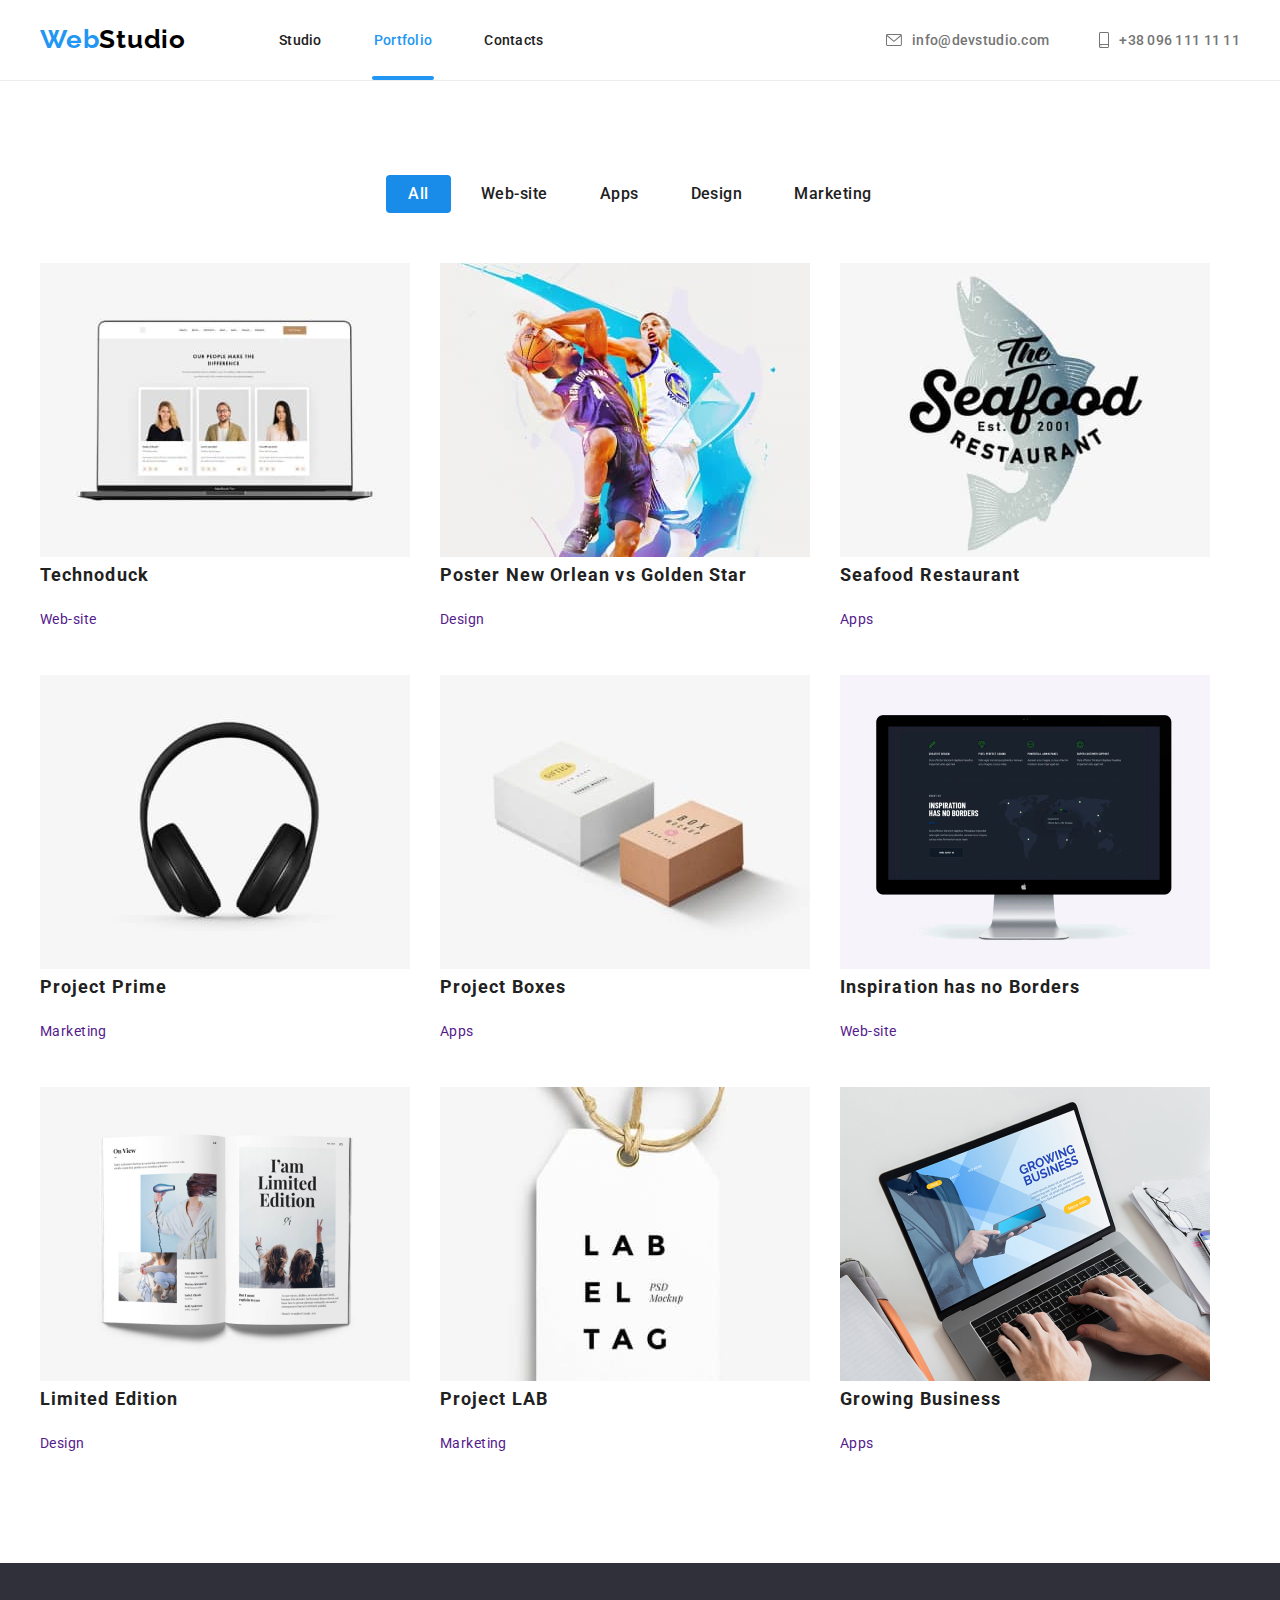
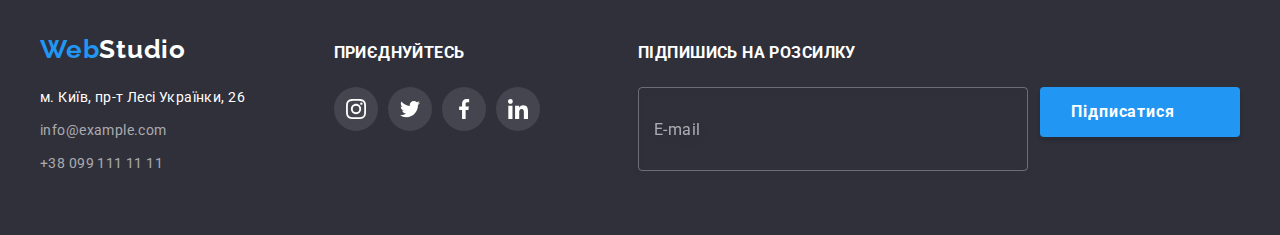
==== portfolio.html @ 7002e33b "дз-7" ====
<!DOCTYPE html>
<html lang="en">
  <head>
    <meta charset="UTF-8" />
    <meta http-equiv="X-UA-Compatible" content="IE=edge" />
    <meta name="viewport" content="width=device-width, initial-scale=1.0" />
    <title>Portfolio</title>

    <link
      rel="stylesheet"
      href="https://cdnjs.cloudflare.com/ajax/libs/modern-normalize/1.1.0/modern-normalize.min.css"
      integrity="sha512-wpPYUAdjBVSE4KJnH1VR1HeZfpl1ub8YT/NKx4PuQ5NmX2tKuGu6U/JRp5y+Y8XG2tV+wKQpNHVUX03MfMFn9Q=="
      crossorigin="anonymous"
      referrerpolicy="no-referrer"
    />

    <link rel="preconnect" href="https://fonts.googleapis.com" />
    <link rel="preconnect" href="https://fonts.gstatic.com" crossorigin />
    <link
      href="https://fonts.googleapis.com/css2?family=Raleway:wght@700&family=Roboto:wght@400;500;700;900&display=swap"
      rel="stylesheet"
    />
    <link rel="stylesheet" href="./css/normalize.css" />
    <!--<link rel="stylesheet" href="./css/style.css" />-->
    <link rel="stylesheet" href="./css/main.min.css" />
  </head>

  <body>
    <!--шапка сайта-->
    <header class="page-header">
      <div class="container">
        <nav class="page-nav">
          <a href="./index.html" class="link header-logo logo"
            ><span class="web">Web</span>Studio
          </a>
          <ul class="nav list">
            <li class="nav-item"><a href="./index.html" class="link nav-link">Studio</a></li>
            <li>
              <a href="./portfolio.html" class="link nav-link current"
                >Portfolio
                </a
              >
            </li>
            <li class="nav-item"><a href="" class="link nav-link">Contacts</a></li>
          </ul>
        </nav>

        <!--наші контакти-->

        <ul class="contact list">
          <li class="contact-item" >
           
            <a href="mailto:info@devstudio.com" class="link contact-link"
              ><svg class="header-icon" width="16" height="12">
                <use href="./images/icons.svg#icon-envelope"></use>
              </svg>
              info@devstudio.com
            </a>
          </li>
          <li class="contact-item">
           
            <a href="tel:+380961111111" class="link contact-link"
              ><svg class="header-icon" width="10" height="16">
                <use href="./images/icons.svg#icon-smartphone"></use>
              </svg>
              +38 096 111 11 11
            </a>
          </li>
        </ul>
      </div>
    </header>
    <main>
      <!--Portfolio-->
       <section class="section">
          <div class="container">
            <h1 class="visually-hidden">Portfolio</h1>
           <!--Filter-button-->
            <ul class="filter list">
             <li>
              <button class="button filter-button current" type="button">All</button>
              </li>
              <li>
              <button class="button filter-button" type="button">Web-site</button>
              </li>
              <li>
              <button class="button filter-button" type="button">Apps</button>
              </li>
              <li>
              <button class="button filter-button" type="button">Design</button>
              </li>
              <li>
              <button class="button filter-button" type="button">Marketing</button>
              </li>
            </ul>
           <!--Cards-->
             <ul class="cards list">
               <li class="cards-item">
                 <a href="" class="cards-link link" >
                   <div class="cards-wrap">
                     <img
                     src="./images/port1.jpg"
                      alt="ноутбук"
                     width="370"
                     height="294"
                     />
                     <p class="cards-top-text">
                      Ресурс пропонує комплексні пропозиції з різним рівнем функціоналу та сервісів. Все це дозволить відвідувачу отримати
                      вичерпні відомості про компанію чи приватну особу.
                      </p>
                    </div>
                  <div class="card-foto">
                   <h2 class="cards-title">Technoduck</h2>
                   <p class="card-text">Web-site</p>
                   </div>
                 </a>
               </li>
               <li class="cards-item">
                 <a href="" class="cards-link link">
                  <div class="cards-wrap">
                   <img
                   src="./images/port2.jpg"
                   alt="баскетбол"
                   width="370"
                   height="294"
                   />
                  <p class="cards-top-text">
                    Ресурс пропонує комплексні пропозиції з різним рівнем функціоналу та сервісів. Все це дозволить відвідувачу отримати
                    вичерпні відомості про компанію чи приватну особу.
                  </p>
                  </div>
                   <div class="card-foto">
                   <h2 class="cards-title">Poster New Orlean vs Golden Star</h2>
                   <p class="card-text">Design</p>
                   </div>
                  </a>
               </li>
               <li class="cards-item">
                  <a href="" class="cards-link link">
                    <div class="cards-wrap">
                    <img
                   src="./images/port3.jpg"
                   alt="борд"
                    width="370"
                    height="294"
                   />
                  <p class="cards-top-text">
                    Ресурс пропонує комплексні пропозиції з різним рівнем функціоналу та сервісів. Все це дозволить відвідувачу отримати
                    вичерпні відомості про компанію чи приватну особу.
                  </p>
                  </div>
                   <div class="card-foto">
                   <h2 class="cards-title">Seafood Restaurant</h2>
                   <p class="card-text">Apps</p>
                   </div>
                 </a>
               </li>
               <li class="cards-item">
                 <a href="" class="cards-link link"
                 >
                <div class="cards-wrap">
                 <img
                 src="./images/port4.jpg"
                 alt="навушники"
                 width="370" 
                 height="294"
                 />
                <p class="cards-top-text">
                  Ресурс пропонує комплексні пропозиції з різним рівнем функціоналу та сервісів. Все це дозволить відвідувачу отримати
                  вичерпні відомості про компанію чи приватну особу.
                </p>
                </div>
                 <div class="card-foto">
                 <h2 class="cards-title">Project Prime</h2>
                 <p class="card-text">Marketing</p>
                 </div>
                 </a>
               </li>
               <li class="cards-item">
                 <a href="" class="cards-link link"
                 >
                <div class="cards-wrap">
                 <img
                 src="./images/port5.jpg"
                 alt="коробки"
                 width="370"
                 height="294"
                 />
                <p class="cards-top-text">
                  Ресурс пропонує комплексні пропозиції з різним рівнем функціоналу та сервісів. Все це дозволить відвідувачу отримати
                  вичерпні відомості про компанію чи приватну особу.
                </p>
                </div>
                 <div class="card-foto">
                 <h2 class="cards-title">Project Boxes</h2>
                 <p class="card-text">Apps</p>
                 </div>
                 </a>
              </li>
              <li class="cards-item">
                 <a href="" class="cards-link link"
                 >
                <div class="cards-wrap">
                 <img
                 src="./images/port6.jpg"
                 alt="монітор"
                 width="370"
                 height="294"
                 />
                <p class="cards-top-text">
                  Ресурс пропонує комплексні пропозиції з різним рівнем функціоналу та сервісів. Все це дозволить відвідувачу отримати
                  вичерпні відомості про компанію чи приватну особу.
                </p>
                </div>
                 <div class="card-foto">
                 <h2 class="cards-title">Inspiration has no Borders</h2>
                 <p class="card-text">Web-site</p>
                 </div>
                </a>
              </li>
              <li class="cards-item">
                 <a href="" class="cards-link link"
                  >
                  <div class="cards-wrap">
                  <img
                  src="./images/port7.jpg"
                 alt="книга"
                 width="370"
                 height="294"
                 />
                <p class="cards-top-text">
                  Ресурс пропонує комплексні пропозиції з різним рівнем функціоналу та сервісів. Все це дозволить відвідувачу отримати
                  вичерпні відомості про компанію чи приватну особу.
                </p>
                </div>
                 <div class="card-foto">
                 <h2 class="cards-title">Limited Edition</h2>
                 <p class="card-text">Design</p>
                 </div>
                 </a>
              </li>
              <li class="cards-item">
                <a href="" class="cards-link link"
                 >
                <div class="cards-wrap">
                 <img
                 src="./images/port8.jpg"
                 alt="мітка"
                 width="370"
                 height="294"
                 />
                <p class="cards-top-text">
                  Ресурс пропонує комплексні пропозиції з різним рівнем функціоналу та сервісів. Все це дозволить відвідувачу отримати
                  вичерпні відомості про компанію чи приватну особу.
                </p>
                </div>
                <div class="card-foto">
                <h2 class="cards-title">Project LAB</h2>
                <p class="card-text">Marketing</p>
                </div>
                </a>
              </li>
              <li class="cards-item">
               <a href="" class="cards-link link"
                >
                <div class="cards-wrap">
                <img
                src="./images/port9.jpg"
                alt="ноутбук і руки"
                width="370"
                height="294"
                />
                <p class="cards-top-text">
                  Ресурс пропонує комплексні пропозиції з різним рівнем функціоналу та сервісів. Все це дозволить відвідувачу отримати
                  вичерпні відомості про компанію чи приватну особу.
                </p>
                </div>
               <div class="card-foto">
               <h2 class="cards-title">Growing Business</h2>
               <p class="card-text">Apps</p>
               </div>
               </a>
             </li>
           </ul>
         </div>
      </section>
    </main>

    <!--footer-->
<footer class="footer">
  <div class="container">
    <div class="footer-adres">
      <a href="./index.html" class="link footer-logo logo"><span class="web">Web</span><span
          class="studio">Studio</span></a>

      <address class="adres">

        <ul class="list">
          <li class="adres-link">
            <a href="https://goo.gl/maps/yUVeJcE8cnbFfDTF8" target="_blank" rel="noopener noreferrer" class="text">м.
              Київ, пр-т Лесі Українки, 26</a>
          </li>
          <li class="adres-link">
            <a href="mailto:info@example.com" class="link adres-mail">info@example.com</a>
          </li>
          <li class="adres-link">
            <a href="tel:+380991111111" class="link adres-tel">+38 099 111 11 11</a>
          </li>
        </ul>
      </address>
    </div>
    <div class="footer-content">
      <h3 class="title footer-title">приєднуйтесь</h3>
      <ul class="footer-soc list">
        <li class="footer-soc-item">
          <a href="" class="footer-soc-link link">
            <svg class="footer-soc-icon" width="20" height="20">
              <use href="./images/icons.svg#icon-instagram"></use>
            </svg>
          </a>
        </li>
        <li class="footer-soc-item">
          <a href="" class="footer-soc-link link">
            <svg class="footer-soc-icon" width="20" height="20">
              <use href="./images/icons.svg#icon-twitter"></use>
            </svg>
          </a>
        </li>
        <li class="footer-soc-item">
          <a href="" class="footer-soc-link link">
            <svg class="footer-soc-icon" width="20" height="20">
              <use href="./images/icons.svg#icon-facebook"></use>
            </svg>
          </a>
        </li>
        <li class="footer-soc-item">
          <a href="" class="footer-soc-link link">
            <svg class="footer-soc-icon" width="20" height="20">
              <use href="./images/icons.svg#icon-linkedin"></use>
            </svg>
          </a>
        </li>
      </ul>
    </div>
    <div class="footer-online">
      <h3 class="title footer-title">підпишись на розсилку</h3>
      <form class="footer-form">
        <input type="email" class="online-input" name="online-email" placeholder="E-mail">
        <div class="footer-btn">
          <button type="submit" class="button online-button">Підписатися</button>
          <svg class="footer-send-icon" width="24" height="24">
            <use href="./images/icons.svg#icon-send"></use>
          </svg>
        </div>
    
      </form>
    </div>
  </div>
</footer>
  </body>
</html>
---- css/style.css ----
/*:root {
--main-light-color: #ffffff;
/
--main-font-color: #757575;
--secondory-font-color: #212121;
--accent-color: #2196f3;
--secondary-accent-color: #188ce8;
--logo-color: #000000;
--adres-link-color: rgba(255, 255, 255, 0.6);

--border-bg-color: #2f303a;
--section-team-bg-color: #f5f4fa;
--timing-function: cubic-bezier(0.4, 0, 0.2, 1) ;
}

/*Global styles*/
/*img { 
    display: block;
    max-width: 100%;
    height: auto;
}

/*body {
    background-color: var(--main-light-color);
    color: var(--main-font-color);
    font-family: 'Roboto', sans-serif;

    font-weight: 400;
    font-size: 14px;
    line-height: 1.71;
    letter-spacing: 0.03em;
    margin: 0;
}
.list {
    list-style: none;
    margin: 0;
    padding: 0;
}

.link {
    display: block;
}

/*.container {

    width: 1200px;
    padding-left: 15px;
    padding-right: 15px;
    margin:0 auto ;


}
.section {
    padding-top: 94px;
    padding-bottom: 94px;
}
/*.hang-list {
    display: flex;
    column-gap: 30px;
}
.hang-item {
    max-width: 270px;
}
.hang-icon {
    width: 100%;
    height: 120px;
    margin-bottom: 30px;
    border: transparent;
    background-color: #f5f4fa;
    display: flex;
    align-items: center;
    justify-content: center;
}

.hang-soc-icon {
    fill: #afb1b8;
}
.section-work {
    padding-top: 0;
}
.work-list {
    display: flex;
    column-gap: 30px;
    
}
.work-item {
position: relative;
}

.work-text {
    position: absolute;
    width: 100%;
    font-weight: 700;
    font-size: 14px;
    line-height: 16px;
    text-align: center;
    letter-spacing: 0.03em;
    text-transform: uppercase;

    color: #ffffff;
    background-color: rgba(47, 48, 58, 0.8);

    bottom: 0;
    left: 0;
    margin: 0;
    padding-top: 27px;
    padding-bottom: 27px;
}
.team-list {
    display: flex;
    column-gap: 30px;
}

.section-title {
    font-weight: 700;
    font-size: 36px;
    line-height: 1.17;
    text-align: center;
    color: var(--secondory-font-color);
    margin-top: 0;
    margin-bottom: 50px;
}
.section-team {
    background-color: var(--section-team-bg-color);
}

.team-list {
display: flex;
column-count: 30px;

} 


.title {
    font-weight: 700;
    font-size: 14px;
    line-height: 1.14;
    color: var(--secondory-font-color);
    margin-top: 0;
    margin-bottom: 10px;
}

.title-foto {
    font-weight: 500;
    text-align: center;
    margin-bottom: 10px;
}

.item-title {
    text-transform: uppercase;
}

.item-title-text {
    margin-top: 0;
    margin-bottom: 0;
    text-align: left;
}
.title-team {
    padding: 30px 20px;
  
}
.team-item {
    background-color: var(--main-light-color);
    box-shadow: 0px 1px 3px rgba(0, 0, 0, 0.12), 0px 1px 1px rgba(0, 0, 0, 0.14),
         0px 2px 1px rgba(0, 0, 0, 0.2);
    border-radius: 0px 0px 4px 4px;

}

.item-foto {
    margin-top: 0;
    margin-bottom: 16px;
    text-align: center;
}

.team-soc {
    display: flex;
    justify-content: center;
    gap: 10px;
}

.team-soc-item {
    width: 44px;
    height: 44px;
}

.team-soc-link {
    width: 100%;
    height: 100%;
    border-radius: 50%;
    background-color: transparent;
    display: flex;
    align-items: center;
    justify-content: center;
    transition: background-color 250ms var(--timing-function);
}

.team-soc-icon {
    fill: #afb1b8;
    transition: fill 250ms var(--timing-function);
}

.team-soc-link:hover,
.team-soc-link:focus {
    background-color: var(--accent-color);
}

.team-soc-link:hover .team-soc-icon,
.team-soc-link:focus .team-soc-icon {
    fill: var(--main-light-color);
}

.clients-list {
    display: flex;
    gap: 30px;
}

.clients-item {
    width: 170px;
    height: 92px;
}

.clients-soc-link {
    width: 100%;
    height: 100%;
    border: 1px solid #afb1b8;
    border-radius: 4px;
    display: flex;
    align-items: center;
    justify-content: center;
    transition: border 250ms var(--timing-function);
}

.clients-soc-icon {
    fill: #afb1b8;
    transition: fill 250ms var(--timing-function);
}

.clients-soc-link:hover,
.clients-soc-link:focus {
    border: 1px solid var(--accent-color);
}

.clients-soc-link:hover .clients-soc-icon,
.clients-soc-link:focus .clients-soc-icon {
    fill: var(--accent-color);
}

.button {
    border: transparent;
    cursor: pointer;
    border-radius: 4px;
    font-family: inherit;
}

.visually-hidden {
    position: absolute;
    width: 1px;
    height: 1px;
    margin: -1px;
    border: 0;
    padding: 0;

    white-space: nowrap;
    clip-path: inset(100%);
    clip: rect(0 0 0 0);
    overflow: hidden;
}

.link,
.text {
    text-decoration: none;
}



.button {
    border: transparent;
    cursor: pointer;
    border-radius: 4px;
    font-family: inherit;
}





.visually-hidden {
    position: absolute;
    width: 1px;
    height: 1px;
    margin: -1px;
    border: 0;
    padding: 0;

    white-space: nowrap;
    clip-path: inset(100%);
    clip: rect(0 0 0 0);
    overflow: hidden;
}

/* Site Studio */

/* Heder Шапка for page Studio & Portfolio */
/*.page-header {
    border-bottom: 1px solid #ececec;
}
.page-header .container {
    display: flex;
    align-items: center;
    
}
.nav-page {
    display: flex;

}
.nav,
.contact {
    display: flex;
    column-gap: 50px;
}
.contact {
    margin-left: auto;
   
}
.contact-link {
    display: flex;
    align-items: center;
    gap: 10px;
    transition: fill 250ms var(--timing-function);
}


.header-icon {
    fill: currentColor;
    transition: fill 250ms var(--timing-function);
}

.header-icon:hover,
.header-icon:focus {
    fill: var(--accent-color);
}
.header-logo {
    padding-top: 24px;
    padding-bottom: 25px;
    margin-right: 93px;
}

.logo,
.web {
    font-family: 'Raleway',sans-serif;
    font-weight: 700;
    font-size: 26px;
    line-height: 1.19;
    letter-spacing: 0.03em;
    
   
}

.logo {
    color: var(--logo-color);

}


.web {
    color: var(--accent-color);
}

.nav-link,
.contact-link {
    padding-top: 32px;
    padding-bottom: 32px;
    font-weight: 500;
    font-size: 14px;
    line-height: 1.14;
    letter-spacing: 0.02em;
    transition: color 250ms var(--timing-function);
}

.nav-link {
    text-transform: capitalize;
    color: var(--secondory-font-color);
    transition: color 250ms var(--timing-function);
}

.nav-link:hover,
.nav-link:focus,
.contact-link:hover,
.contact-link:focus {
    color: var(--accent-color);
}

.contact-link {
    color: var(--main-font-color);
}

.nav-link.current {
    color: var(--accent-color);
    position: relative;
    padding-left: 2px;
    padding-right: 2px;
}
    
.nav-link.current::after {
    content: '';
    position: absolute;
    width: 100%;
    height: 4px;
    background-color: var(--accent-color);
    border-radius: 2px;
    bottom: 0;
    right: 0;
}



.nav {
    display: flex;
}

/*  Section Hero */
/*.overlay {
    max-width: 1600px;
    height: 600px;
    margin: 0 auto;
    background-image: linear-gradient(rgba(47, 48, 58, 0.4), rgba(47, 48, 58, 0.4)), url("../images/hero.jpg");
    background-repeat: no-repeat;
    background-size: cover;
    background-position: center;
}
.hero {
    padding-top: 200px;
    padding-bottom: 200px;
    text-align: center;
    background-color: var(--border-bg-color);
}

.hero-title {
    font-weight: 900;
    font-size: 44px;
    line-height: 1.36;
    text-transform: uppercase;
    letter-spacing: 0.06em;
    color: var(--main-light-color);
    margin: 0 auto 30px;
    max-width: 696px;

}

.hero-button {
    font-weight: 700;
    font-size: 16px;
    line-height: 1.88;
    letter-spacing: 0.06em;
    background-color: var(--accent-color);
    color: var(--main-light-color);
    box-shadow: 0px 4px 4px rgba(0, 0, 0, 0.15);
    min-width: 216px;
    height: 50px;
    padding: 10px 32px;
    transition: background-color 250ms var(--timing-function);
    
}



.hero-button:hover,
.hero-button:focus {
    background-color: var(--secondary-accent-color);
}




/* Footer Подвал  for Studio & Portfolio */
/*.footer {
    background-color: var(--border-bg-color);
    padding: 60px 0;
} 
.footer .container {
    display: flex;
   justify-content: space-between;
    align-items: baseline;
}
.footer-content {
    max-width: 206px;
   
}

.footer-logo {
    margin-bottom: 20px;
}
.footer-adres {
    max-width: 231px;
}

.footer-logo {
    margin-bottom: 20px;
}

.adres-link {
    margin-top: 9px
}

.studio,
.adres .text {
    color: var(--main-light-color);
}

.adres .text,
.adres .link {
    font-style: normal;
    font-weight: 400;
    font-size: 14px;
    line-height: 1.7;
}


.adres .link {
    color: var(--adres-link-color);
    transition: color 250ms var(--timing-function);
}

.adres .link:hover,
.adres .link:focus {
    color: var(--accent-color);
}

.footer-title {
    text-transform: uppercase;
    color: var(--main-light-color);
    margin-bottom: 20px;
}

.footer-soc {
    display: flex;
    justify-content: center;
    gap: 10px;
}

.footer-soc-link {
    width: 44px;
    height: 44px;
    border-radius: 50%;
    background-color: rgba(255, 255, 255, 0.1);
    display: flex;
    align-items: center;
    justify-content: center;
    transition: background-color 250ms var(--timing-function);
}

.footer-soc-icon {
    fill: var(--main-light-color);
    transition:fill 250ms var(--timing-function);
}

.footer-soc-link:hover,
.footer-soc-link:focus {
    background-color: var(--accent-color);
}

.footer-soc-link:hover .footer-soc-icon,
.footer-soc-link:focus .footer-soc-icon {
    fill: var(--main-light-color);
}
.footer-online {
    margin-left: 10px;
}
 
.footer-form {
 display: flex;
}

/*.online-input {
    width: 358px;
    height: 50px;
    padding: 16px 15px;
    background-color: transparent;
    border: 1px solid rgba(255, 255, 255, 0.3);
    filter: drop-shadow(0px 4px 4px rgba(0, 0, 0, 0.15));
    border-radius: 4px;
    font-size: 16px;
    color: var(--main-light-color);
    
}

.online-input::placeholder {
    font-weight: 400;
    font-size: 16px;
    line-height: 1.25;
    display: flex;
    align-items: center;
    letter-spacing: 0.03em;

    color: rgba(255, 255, 255, 0.6);
}

.online-input:focus {
    border: var(--accent-color);
    fill: var(--accent-color) ;
}

.online-button {
    font-weight: 700;
    font-size: 16px;
    line-height: 1.88;
    letter-spacing: 0.06em;
    padding: 10px 28px;
    padding-right: 62px;
    min-width: 200px;
    height: 50px;
    margin-left: 12px;
    position: relative;
    border-radius: 4px;
    background-color: var(--accent-color);
    color: var(--main-light-color);
    box-shadow: 0px 4px 4px rgba(0, 0, 0, 0.15);
    transition: background-color 250ms var(--timing-function);
}

.footer-btn {
    position: relative;
}

.footer-send-icon {
    position: absolute;
    top: 50%;
    right: 30px;
    transform: translateY(-50%);
}

.footer-send-icon {
    fill: var(--main-light-color);
}

.online-button:hover,
.online-button:focus {
    background-color: var(--secondary-accent-color);
}





/*Page Portfolio, Main page */

/*.filter {
    display: flex;
    column-gap: 8px;
    justify-content: center;
    margin-bottom: 50px;
}
.filter-button {
    font-weight: 500;
    font-size: 16px;
    line-height: 1.63;
    text-align: center;
    letter-spacing: 0.03em;
    background-color: var(--section-team-bg-color);
    color: var(--secondory-font-color);
    padding: 6px 22px;
    transition: background-color 250ms var(--timing-function), color 250ms var(--timing-function),
            box-shadow 250ms var(--timing-function);

}

.filter-button:hover,
.filter-button:focus {
    background-color: var(--accent-color);
    color: var(--main-light-color);
    box-shadow: 0px 3px 1px rgba(0, 0, 0, 0.1), 0px 1px 2px rgba(0, 0, 0, 0.08), 0px 2px 2px rgba(0, 0, 0, 0.12);
}

.filter-button.current {
    background-color: var(--secondary-accent-color);
    color: var(--main-light-color);
}

/* Карточки Cards */
/*.cards {
    display: flex;
    flex-wrap: wrap;
    gap: 30px;
}
.cards-item:hover .cards-top-text {
    transform: translateY(0);
}

.cards-wrap {
    position: relative;
    overflow: hidden;
}

.cards-top-text {
    position: absolute;
    top: 0;
    left: 0;
    height: 100%;
    font-weight: 400;
    font-size: 18px;
    line-height: 1.56;
    letter-spacing: 0.03em;
    color: var(--main-light-color);
    background-color: rgba(33, 150, 243, 0.9);
    margin: 0;
    padding: 63px 24px;
    transform: translateY(100%);
    transition: transform 250ms var(--timing-function);

}  
  .card-foto {
    padding: 20px 24px;
    border-bottom: 1px solid #ececec;
    border-right: 1px solid  #ececec;
    border-left: 1px solid  #ececec;
    max-width: 370px;


}

.cards-title {
    margin-top: 0;
    margin-bottom: 4px;
    font-weight: 700;
    font-size: 18px;
    line-height: 2;
    letter-spacing: 0.06em;
    color: var(--secondory-font-color);
}

.card-text {
    margin-top: 0;
    margin-bottom: 0;
    font-size: 16px;
    line-height: 1.88;
}
.cards-link {
    transition: box-shadow 250ms var(--timing-function);;
}
.cards-link:hover,
.cards-link:focus {
    box-shadow: 0px 1px 1px rgba(0, 0, 0, 0.12), 0px 4px 4px rgba(0, 0, 0, 0.06),
        1px 4px 6px rgba(0, 0, 0, 0.16);
}
 .backdrop {
    position: fixed;
    top: 0;
    width: 100%;
    height: 100%;
    background-color: rgba(0, 0, 0, 0.2);
    transition: opacity 250ms var(--timing-function), visibility 250ms var(--timing-function);
}

/*---modal---*/

/*.modal {
    position: absolute;
    width: 528px;
    height: 581px;
    background: #ffffff;
    box-shadow: 0px 1px 3px rgba(0, 0, 0, 0.12), 0px 1px 1px rgba(0, 0, 0, 0.14),
        0px 2px 1px rgba(0, 0, 0, 0.2);
    border-radius: 4px;
    top: 50%;
    left: 50%;
    transform: translate(-50%, -50%) scale(1) rotate(0);
    transition: transform 250ms var(--timing-function);
    padding: 40px;
}

.backdrop.is-hidden .modal {
    transform: translate(-50%, -50%) scale(0) rotate(-180deg);
}

.modal-close {
    position: absolute;
    right: 8px;
    top: 8px;
    width: 30px;
    height: 30px;
    border: 1px solid rgba(0, 0, 0, 0.1);
    border-radius: 50%;
    background-color: #ffffff;
}

.close-icon {
    width: 100%;
    height: 100%;
    transition: fill 250ms var(--timing-function);
}

.modal-close:hover .close-icon,
.modal-close:focus .close-icon {
    fill: var(--accent-color);
}

.is-hidden {
    opacity: 0;
    visibility: hidden;
    pointer-events: none;
}

.no-scroll {
    overflow: hidden;
}
.modal-title {
    font-weight: 700;
    font-size: 20px;
    line-height: 1.15;
    text-align: center;
    letter-spacing: 0.03em;

    color: #212121;
    margin: 0;
    margin-bottom: 12px;
}

.input-field {
    margin-bottom: 10px;
}

.input-wrap {
    position: relative;
}

.form-item {
    border: 1px solid rgba(33, 33, 33, 0.2);
    border-radius: 4px;
    font-weight: 400;
    font-size: 12px;
    line-height: 1.17;
    letter-spacing: 0.01em;
    color: var(--secondory-font-color);
    transition: outline-color 250ms var(--timing-function);
}

.form-input {
    width: 100%;
    height: 40px;
    padding-left: 42px;
}

.form-item:focus {
    outline-color: var(--accent-color);
}

.input-icon {
    position: absolute;
    left: 14px;
    top: 50%;
    transform: translateY(-50%);
    transition: fill 250ms var(--timing-function);
}

.form-input:focus+.input-icon {
    fill: var(--accent-color);
}

.modal-text::placeholder {
    color: rgba(117, 117, 117, 0.5);
}

.input-title {
    font-weight: 400;
    font-size: 12px;
    line-height: 1.17;
    letter-spacing: 0.01em;

    color: var(--main-font-color);

    display: block;
    margin-bottom: 4px;
}

.modal-text {
    width: 100%;
    height: 100px;
    resize: none;
    padding: 12px 16px;
}

/*---check---*/

/*.check-text {
    font-weight: 400;
    font-size: 14px;
    line-height: 2;
    letter-spacing: 0.03em;
    color: var(--main-font-color);
    display: flex;
    align-items: center;
    margin-bottom: 30px;
    margin-top: 20px;
    justify-content: center;
}

.check-text span {
    width: 16px;
    height: 15px;
    border: 2px solid var(--secondory-font-color);
    border-radius: 3px;
    margin-right: 8px;
    display: flex;
    align-items: center;
    justify-content: center;
    transition: background-color 250ms var(--timing-function),
        border-color 250ms var(--timing-function);
}

.check-icon {
    fill: transparent;
    transition: fill 250ms var(--timing-function);
}

.input-check:checked+.check-text span {
    background-color: var(--accent-color);
    border-color: var(--accent-color);

    border: none;
}

.input-check:checked+.check-text .check-icon {
    fill: var(--main-light-color);
}

.input-check:focus+.check-text span {
    border-color: var(--accent-color);
}

.link-contract {
    margin-left: 8px;
    color: var(--accent-color);
    text-decoration: underline;
}

.modal-button {
    font-weight: 700;
    font-size: 16px;
    line-height: 1.88;
    letter-spacing: 0.06em;
    padding: 10px 52px;
    min-width: 200px;
    height: 50px;
    margin-left: 165px;
    border-radius: 4px;
    background-color: var(--accent-color);
    color: var(--main-light-color);
    box-shadow: 0px 4px 4px rgba(0, 0, 0, 0.15);
    transition: background-color 250ms var(--timing-function);
    display: block;
    margin: 0 auto;
}

.modal-button:hover,
.modal-button:focus {
    background-color: var(--secondary-accent-color);
}
---- css/main.min.css ----
:root{--main-light-color: #ffffff;--main-font-color: #757575;--secondory-font-color: #212121;--accent-color: #2196f3;--secondary-accent-color: #188ce8;--logo-color: #000000;--adres-link-color: rgba(255, 255, 255, 0.6);--border-bg-color: #2f303a;--team-bg-color: #f5f4fa;--main-bg-color: #ffffff;--timing-function: cubic-bezier(0.4, 0, 0.2, 1)}img{display:block;max-width:100%;height:auto}body{font-family:"Roboto",sans-serif;background-color:var(--main-bg-color);color:var(--main-font-color);font-weight:400;font-size:14px;line-height:1.7142857143;letter-spacing:.03em}.link,.text{text-decoration:none}.link{display:block}.list{list-style:none;margin:0;padding:0}.visually-hidden{position:absolute;width:1px;height:1px;margin:-1px;border:0;padding:0;white-space:nowrap;-webkit-clip-path:inset(100%);clip-path:inset(100%);clip:rect(0 0 0 0);overflow:hidden}.container{width:1200px;padding-left:15px;padding-right:15px;margin:0 auto}.section{padding-top:94px;padding-bottom:94px}.section-title{margin-top:0;margin-bottom:50px;font-weight:700;font-size:36px;line-height:1.1666666667;text-align:center;color:var(--secondory-font-color)}button{border:rgba(0,0,0,0);cursor:pointer;border-radius:4px;font-family:inherit}.backdrop{position:fixed;top:0;width:100%;height:100%;background-color:rgba(0,0,0,.2);transition:opacity 250ms var(--timing-function),visibility 250ms var(--timing-function)}.modal{position:absolute;width:528px;height:581px;background:#fff;box-shadow:0px 1px 3px rgba(0,0,0,.12),0px 1px 1px rgba(0,0,0,.14),0px 2px 1px rgba(0,0,0,.2);border-radius:4px;top:50%;left:50%;transform:translate(-50%, -50%) scale(1) rotate(0);transition:transform 250ms var(--timing-function);padding:40px}.backdrop.is-hidden .modal{transform:translate(-50%, -50%) scale(0) rotate(-180deg)}.modal-close{position:absolute;right:8px;top:8px;width:30px;height:30px;border:1px solid rgba(0,0,0,.1);border-radius:50%;background-color:#fff}.close-icon{width:100%;height:100%;transition:fill 250ms var(--timing-function)}.modal-close:hover .close-icon,.modal-close:focus .close-icon{fill:var(--accent-color)}.is-hidden{opacity:0;visibility:hidden;pointer-events:none}.no-scroll{overflow:hidden}.modal-title{font-weight:700;font-size:20px;line-height:1.15;letter-spacing:.03em;text-align:center;color:#212121;margin:0;margin-bottom:12px}.input-field{margin-bottom:10px}.input-wrap{position:relative}.form-item{border:1px solid rgba(33,33,33,.2);border-radius:4px;font-weight:400;font-size:12px;line-height:1.1666666667;letter-spacing:.01em;color:var(--secondory-font-color);transition:outline-color 250ms var(--timing-function)}.form-item:focus{outline-color:var(--accent-color)}.form-input{width:100%;height:40px;padding-left:42px}.input-icon{position:absolute;left:14px;top:50%;transform:translateY(-50%);transition:fill 250ms var(--timing-function)}.form-input:focus+.input-icon{fill:var(--accent-color)}.input-title{font-weight:400;font-size:12px;line-height:1.1666666667;letter-spacing:.01em;color:var(--main-font-color);display:block;margin-bottom:4px}.modal-text{width:100%;height:100px;resize:none;padding:12px 16px}.modal-text::-moz-placeholder{color:rgba(117,117,117,.5)}.modal-text:-ms-input-placeholder{color:rgba(117,117,117,.5)}.modal-text::placeholder{color:rgba(117,117,117,.5)}.check-text{font-weight:400;font-size:14px;line-height:2;letter-spacing:.03em;color:var(--main-font-color);display:flex;align-items:center;justify-content:center;margin-bottom:30px;margin-top:20px}.check-text span{width:16px;height:15px;border:2px solid var(--secondory-font-color);border-radius:3px;margin-right:8px;display:flex;align-items:center;justify-content:center;transition:background-color 250ms var(--timing-function),border-color 250ms var(--timing-function)}.input-check:checked+.check-text span{background-color:var(--accent-color);border-color:var(--accent-color);border:none}.input-check:focus+.check-text span{border-color:var(--accent-color)}.check-icon{fill:rgba(0,0,0,0);transition:fill 250ms var(--timing-function)}.input-check:checked+.check-text .check-icon{fill:var(--main-bg-color)}.link-contract{margin-left:8px;text-decoration:underline;color:var(--accent-color)}.modal-button{display:block;margin:0 auto;font-weight:700;font-size:16px;line-height:1.875;letter-spacing:.06em;padding:10px 52px;min-width:200px;height:50px;border-radius:4px;background-color:var(--accent-color);color:var(--main-light-color);box-shadow:0px 4px 4px rgba(0,0,0,.15);transition:background-color 250ms var(--timing-function)}.modal-button:hover,.modal-button:focus{background-color:var(--secondary-accent-color)}.page-header{border-bottom:1px solid #ececec;background-color:var(--main-light-color)}.page-header .container{display:flex;align-items:center}.page-nav{display:flex}.header-logo{padding-top:24px;padding-bottom:25px;margin-right:93px}.logo,.web{font-family:"Raleway",sans-serif;font-weight:700;font-size:26px;line-height:1.1923076923;letter-spacing:.03em}.logo{color:var(--logo-color)}.web{color:var(--accent-color)}.nav,.contact{display:flex;-moz-column-gap:50px;column-gap:50px}.contact{margin-left:auto}.header-icon{fill:currentColor;transition:fill 250ms var(--timing-function)}.contact-link:hover .header-icon,.contact-link:focus .header-icon{fill:var(--accent-color)}.contact-link{display:flex;gap:10px;align-items:center;padding-top:32px;padding-bottom:32px;font-weight:500;font-size:14px;line-height:1.1428571429;letter-spacing:.02em;transition:fill 250ms var(--timing-function);transition:color 250ms var(--timing-function);color:var(--main-font-color)}.contact-link:hover,.contact-link:focus{color:var(--accent-color)}.nav-link{padding-top:32px;padding-bottom:32px;font-weight:500;font-size:14px;line-height:1.1428571429;letter-spacing:.02em;transition:color 250ms var(--timing-function);text-transform:capitalize;color:var(--secondory-font-color)}.nav-link:hover,.nav-link:focus{color:var(--accent-color)}.nav-link.current{color:var(--accent-color);position:relative;padding-left:2px;padding-right:2px}.nav-link.current::after{content:"";position:absolute;width:100%;height:4px;background-color:var(--accent-color);border-radius:2px;bottom:0;right:0}.overlay{max-width:1600px;height:600px;margin:0 auto;background-image:linear-gradient(rgba(47, 48, 58, 0.4), rgba(47, 48, 58, 0.4)),url("../images/hero.jpg");background-repeat:no-repeat;background-size:cover;background-position:center}.hero{padding-top:200px;padding-bottom:200px;background-color:var(--border-bg-color);text-align:center}.hero-title{margin:0 auto 30px;font-weight:900;font-size:44px;line-height:1.3636363636;letter-spacing:.06em;text-transform:uppercase;max-width:696px;color:var(--main-light-color)}.hero-button{font-weight:700;font-size:16px;line-height:1.875;letter-spacing:.06em;padding:10px 32px;min-width:216px;height:50px;background-color:var(--accent-color);color:var(--main-light-color);box-shadow:0px 4px 4px rgba(0,0,0,.15);transition:background-color 250ms var(--timing-function)}.hero-button:hover,.hero-button:focus{background-color:var(--secondary-accent-color)}.hang-list{display:flex;-moz-column-gap:30px;column-gap:30px}.hang-item{max-width:270px}.hang-icon{width:100%;height:120px;margin-bottom:30px;border:rgba(0,0,0,0);background-color:#f5f4fa;display:flex;align-items:center;justify-content:center}.hang-soc-icon{fill:#afb1b8}.section-work{padding-top:0}.work-list{display:flex;-moz-column-gap:30px;column-gap:30px}.work-item{position:relative}.work-text{position:absolute;width:100%;font-weight:700;font-size:14px;line-height:1.1428571429;letter-spacing:.03em;text-align:center;text-transform:uppercase;color:#fff;background-color:rgba(47,48,58,.8);bottom:0;left:0;margin:0;padding-top:27px;padding-bottom:27px}.section-team{background-color:var(--team-bg-color)}.team-list{display:flex;-moz-column-gap:30px;column-gap:30px}.title-foto{font-weight:500;text-align:center;margin-bottom:10px}.item-title{text-transform:uppercase}.item-title-text{margin-top:0;margin-bottom:0;text-align:left}.title-team{padding:30px 20px;background-color:var(--main-light-color)}.team-item{background-color:var(--main-light-color);box-shadow:0px 1px 3px rgba(0,0,0,.12),0px 1px 1px rgba(0,0,0,.14),0px 2px 1px rgba(0,0,0,.2);border-radius:0px 0px 4px 4px}.item-foto{margin-top:0;margin-bottom:16px;text-align:center}.team-soc{display:flex;justify-content:center;gap:10px}.team-soc-item{width:44px;height:44px}.team-soc-link{width:100%;height:100%;border-radius:50%;background-color:rgba(0,0,0,0);display:flex;align-items:center;justify-content:center;transition:background-color 250ms var(--timing-function)}.team-soc-link:hover,.team-soc-link:focus{background-color:var(--accent-color)}.team-soc-icon{fill:#afb1b8;transition:fill 250ms var(--timing-function)}.team-soc-link:hover .team-soc-icon,.team-soc-link:focus .team-soc-icon{fill:var(--main-light-color)}.clients-list{display:flex;gap:30px}.clients-item{width:170px;height:92px}.clients-soc-link{width:100%;height:100%;border:1px solid #afb1b8;border-radius:4px;display:flex;align-items:center;justify-content:center;transition:border 250ms var(--timing-function)}.clients-soc-link:hover,.clients-soc-link:focus{border:1px solid var(--accent-color)}.clients-soc-icon{fill:#afb1b8;transition:fill 250ms var(--timing-function)}.clients-soc-link:hover .clients-soc-icon,.clients-soc-link:focus .clients-soc-icon{fill:var(--accent-color)}.footer{padding:60px 0;background-color:var(--border-bg-color)}.footer .container{display:flex;align-items:baseline;justify-content:space-between}.footer-title{text-transform:uppercase;color:var(--main-light-color);margin-bottom:20px}.footer-adres{max-width:231px}.footer-logo{margin-bottom:20px}.adres-link{margin-top:9px}.adres-link .text,.adres-link .link{font-style:normal;font-weight:400;font-size:14px;line-height:1.7142857143}.adres-link .text{color:var(--main-light-color)}.adres-link .link{color:var(--adres-link-color);transition:color 250ms var(--timing-function)}.adres-link .link:hover,.adres-link .link:focus{color:var(--accent-color)}.studio{color:var(--main-light-color)}.footer-content{max-width:206px}.footer-soc{display:flex;justify-content:center;gap:10px}.footer-soc-link{width:44px;height:44px;border-radius:50%;background-color:rgba(255,255,255,.1);display:flex;align-items:center;justify-content:center;transition:background-color 250ms var(--timing-function)}.footer-soc-link:hover,.footer-soc-link:focus{background-color:var(--accent-color)}.footer-soc-icon{fill:var(--main-light-color);transition:fill 250ms var(--timing-function)}.footer-soc-link:hover .footer-soc-icon,.footer-soc-link:focus .footer-soc-icon{fill:var(--main-light-color)}.footer-online{margin-left:10px}.footer-form{display:flex}.online-input{width:358px;height:50px;padding:16px 15px;background-color:rgba(0,0,0,0);border:1px solid rgba(255,255,255,.3);filter:drop-shadow(0px 4px 4px rgba(0, 0, 0, 0.15));border-radius:4px;font-size:16px;color:var(--main-light-color);outline:none}.online-input::-moz-placeholder{font-weight:400;font-size:16px;line-height:1.25;letter-spacing:.03em;display:flex;align-items:center;color:rgba(255,255,255,.6)}.online-input:-ms-input-placeholder{font-weight:400;font-size:16px;line-height:1.25;letter-spacing:.03em;display:flex;align-items:center;color:rgba(255,255,255,.6)}.online-input::placeholder{font-weight:400;font-size:16px;line-height:1.25;letter-spacing:.03em;display:flex;align-items:center;color:rgba(255,255,255,.6)}.online-input:focus{border-color:var(--accent-color)}.online-button{position:relative;font-weight:700;font-size:16px;line-height:1.875;letter-spacing:.06em;padding:10px 28px;padding-right:62px;min-width:200px;height:50px;margin-left:12px;border-radius:4px;background-color:var(--accent-color);color:var(--main-light-color);box-shadow:0px 4px 4px rgba(0,0,0,.15);transition:background-color 250ms var(--timing-function)}.online-button:hover,.online-button:focus{background-color:var(--secondary-accent-color)}.footer-send-icon{position:absolute;top:50%;right:30px;transform:translateY(-50%);fill:var(--main-light-color)}.filter{display:flex;-moz-column-gap:8px;column-gap:8px;justify-content:center;margin-bottom:50px}.filter-button{font-weight:500;font-size:16px;line-height:1.625;letter-spacing:.03em;padding:6px 22px;background-color:var(--section-team-bg-color);color:var(--secondory-font-color);transition:background-color 250ms var(--timing-function),color 250ms var(--timing-function),box-shadow 250ms var(--timing-function)}.filter-button:hover,.filter-button:focus{background-color:var(--accent-color);color:var(--main-light-color);box-shadow:0px 3px 1px rgba(0,0,0,.1),0px 1px 2px rgba(0,0,0,.08),0px 2px 2px rgba(0,0,0,.12)}.filter-button.current{background-color:var(--secondary-accent-color);color:var(--main-light-color)}.cards{display:flex;flex-wrap:wrap;gap:30px}.cards-wrap{position:relative;overflow:hidden}.cards-title{margin-top:0px;margin-bottom:4px;font-weight:700;font-size:18px;line-height:2;letter-spacing:.06em;color:var(--secondory-font-color)}.cards-text{margin-top:0;margin-bottom:0;font-size:16px;line-height:1.875}.cards-top-text{position:absolute;top:0;left:0;height:100%;font-weight:400;font-size:18px;line-height:1.5555555556;letter-spacing:.03em;color:var(--main-bg-color);background-color:rgba(33,150,243,.9);margin:0;padding:63px 24px;transform:translateY(100%);transition:transform 250ms var(--timing-function)}.cards-item:hover .cards-top-text{transform:translateY(0)}.cards-foto{padding:20px 24px;border-right:1px solid #eee;border-bottom:1px solid #eee;border-left:1px solid #eee;max-width:370px}.cards-link{transition:box-shadow 250ms var(--timing-function)}.cards-link:hover,.cards-link:focus{box-shadow:0px 1px 1px rgba(0,0,0,.12),0px 4px 4px rgba(0,0,0,.06),1px 4px 6px rgba(0,0,0,.16)}/*# sourceMappingURL=main.min.css.map */
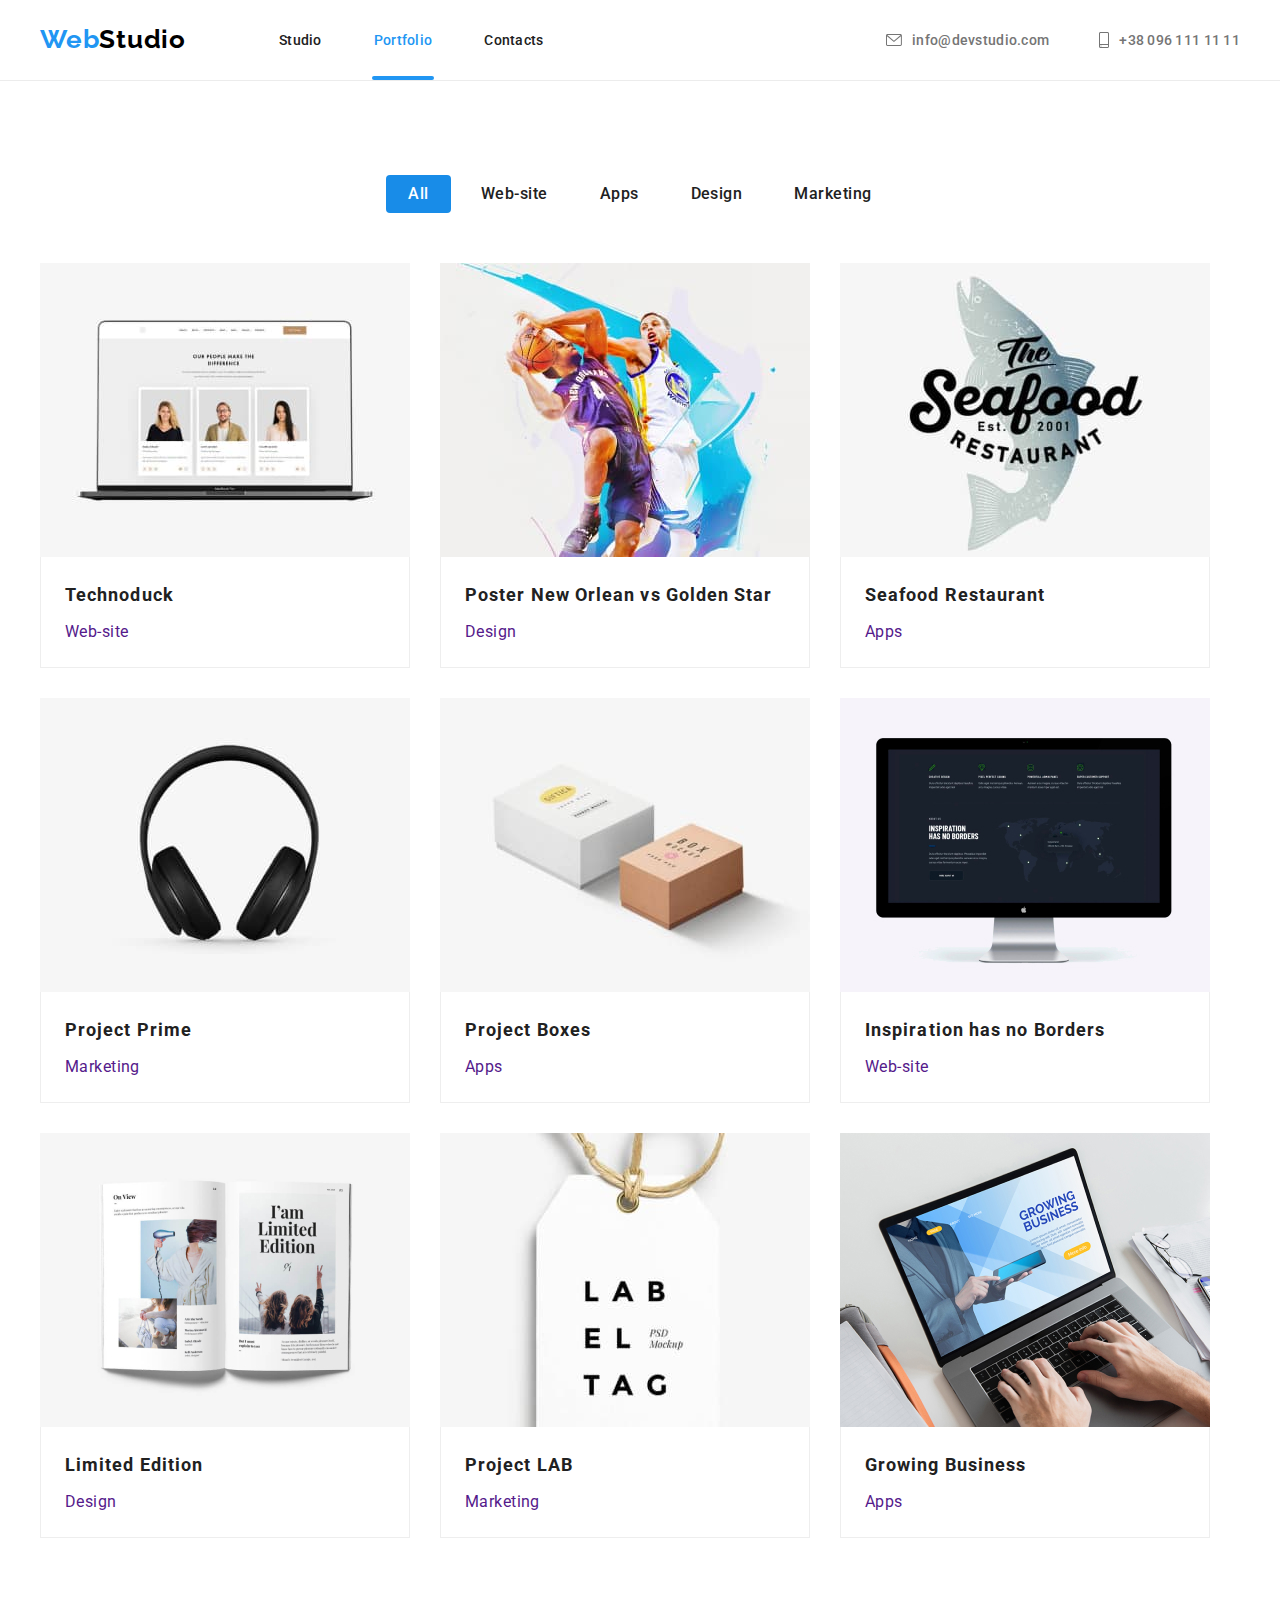
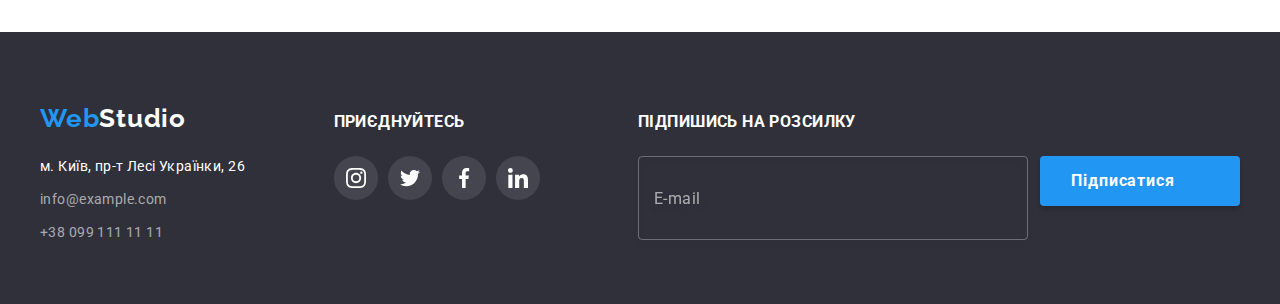
==== commit 3533dc4e: "дз-7" ====
--- a/portfolio.html
+++ b/portfolio.html
@@ -108,9 +108,9 @@
                       вичерпні відомості про компанію чи приватну особу.
                       </p>
                     </div>
-                  <div class="card-foto">
+                  <div class="cards-foto">
                    <h2 class="cards-title">Technoduck</h2>
-                   <p class="card-text">Web-site</p>
+                   <p class="cards-text">Web-site</p>
                    </div>
                  </a>
                </li>
@@ -128,9 +128,9 @@
                     вичерпні відомості про компанію чи приватну особу.
                   </p>
                   </div>
-                   <div class="card-foto">
+                   <div class="cards-foto">
                    <h2 class="cards-title">Poster New Orlean vs Golden Star</h2>
-                   <p class="card-text">Design</p>
+                   <p class="cards-text">Design</p>
                    </div>
                   </a>
                </li>
@@ -148,9 +148,9 @@
                     вичерпні відомості про компанію чи приватну особу.
                   </p>
                   </div>
-                   <div class="card-foto">
+                   <div class="cards-foto">
                    <h2 class="cards-title">Seafood Restaurant</h2>
-                   <p class="card-text">Apps</p>
+                   <p class="cards-text">Apps</p>
                    </div>
                  </a>
                </li>
@@ -169,9 +169,9 @@
                   вичерпні відомості про компанію чи приватну особу.
                 </p>
                 </div>
-                 <div class="card-foto">
+                 <div class="cards-foto">
                  <h2 class="cards-title">Project Prime</h2>
-                 <p class="card-text">Marketing</p>
+                 <p class="cards-text">Marketing</p>
                  </div>
                  </a>
                </li>
@@ -190,9 +190,9 @@
                   вичерпні відомості про компанію чи приватну особу.
                 </p>
                 </div>
-                 <div class="card-foto">
+                 <div class="cards-foto">
                  <h2 class="cards-title">Project Boxes</h2>
-                 <p class="card-text">Apps</p>
+                 <p class="cards-text">Apps</p>
                  </div>
                  </a>
               </li>
@@ -211,9 +211,9 @@
                   вичерпні відомості про компанію чи приватну особу.
                 </p>
                 </div>
-                 <div class="card-foto">
+                 <div class="cards-foto">
                  <h2 class="cards-title">Inspiration has no Borders</h2>
-                 <p class="card-text">Web-site</p>
+                 <p class="cards-text">Web-site</p>
                  </div>
                 </a>
               </li>
@@ -232,9 +232,9 @@
                   вичерпні відомості про компанію чи приватну особу.
                 </p>
                 </div>
-                 <div class="card-foto">
+                 <div class="cards-foto">
                  <h2 class="cards-title">Limited Edition</h2>
-                 <p class="card-text">Design</p>
+                 <p class="cards-text">Design</p>
                  </div>
                  </a>
               </li>
@@ -253,9 +253,9 @@
                   вичерпні відомості про компанію чи приватну особу.
                 </p>
                 </div>
-                <div class="card-foto">
+                <div class="cards-foto">
                 <h2 class="cards-title">Project LAB</h2>
-                <p class="card-text">Marketing</p>
+                <p class="cards-text">Marketing</p>
                 </div>
                 </a>
               </li>
@@ -274,9 +274,9 @@
                   вичерпні відомості про компанію чи приватну особу.
                 </p>
                 </div>
-               <div class="card-foto">
+               <div class="cards-foto">
                <h2 class="cards-title">Growing Business</h2>
-               <p class="card-text">Apps</p>
+               <p class="cards-text">Apps</p>
                </div>
                </a>
              </li>
--- a/css/main.min.css
+++ b/css/main.min.css
@@ -1 +1 @@
-:root{--main-light-color: #ffffff;--main-font-color: #757575;--secondory-font-color: #212121;--accent-color: #2196f3;--secondary-accent-color: #188ce8;--logo-color: #000000;--adres-link-color: rgba(255, 255, 255, 0.6);--border-bg-color: #2f303a;--team-bg-color: #f5f4fa;--main-bg-color: #ffffff;--timing-function: cubic-bezier(0.4, 0, 0.2, 1)}img{display:block;max-width:100%;height:auto}body{font-family:"Roboto",sans-serif;background-color:var(--main-bg-color);color:var(--main-font-color);font-weight:400;font-size:14px;line-height:1.7142857143;letter-spacing:.03em}.link,.text{text-decoration:none}.link{display:block}.list{list-style:none;margin:0;padding:0}.visually-hidden{position:absolute;width:1px;height:1px;margin:-1px;border:0;padding:0;white-space:nowrap;-webkit-clip-path:inset(100%);clip-path:inset(100%);clip:rect(0 0 0 0);overflow:hidden}.container{width:1200px;padding-left:15px;padding-right:15px;margin:0 auto}.section{padding-top:94px;padding-bottom:94px}.section-title{margin-top:0;margin-bottom:50px;font-weight:700;font-size:36px;line-height:1.1666666667;text-align:center;color:var(--secondory-font-color)}button{border:rgba(0,0,0,0);cursor:pointer;border-radius:4px;font-family:inherit}.backdrop{position:fixed;top:0;width:100%;height:100%;background-color:rgba(0,0,0,.2);transition:opacity 250ms var(--timing-function),visibility 250ms var(--timing-function)}.modal{position:absolute;width:528px;height:581px;background:#fff;box-shadow:0px 1px 3px rgba(0,0,0,.12),0px 1px 1px rgba(0,0,0,.14),0px 2px 1px rgba(0,0,0,.2);border-radius:4px;top:50%;left:50%;transform:translate(-50%, -50%) scale(1) rotate(0);transition:transform 250ms var(--timing-function);padding:40px}.backdrop.is-hidden .modal{transform:translate(-50%, -50%) scale(0) rotate(-180deg)}.modal-close{position:absolute;right:8px;top:8px;width:30px;height:30px;border:1px solid rgba(0,0,0,.1);border-radius:50%;background-color:#fff}.close-icon{width:100%;height:100%;transition:fill 250ms var(--timing-function)}.modal-close:hover .close-icon,.modal-close:focus .close-icon{fill:var(--accent-color)}.is-hidden{opacity:0;visibility:hidden;pointer-events:none}.no-scroll{overflow:hidden}.modal-title{font-weight:700;font-size:20px;line-height:1.15;letter-spacing:.03em;text-align:center;color:#212121;margin:0;margin-bottom:12px}.input-field{margin-bottom:10px}.input-wrap{position:relative}.form-item{border:1px solid rgba(33,33,33,.2);border-radius:4px;font-weight:400;font-size:12px;line-height:1.1666666667;letter-spacing:.01em;color:var(--secondory-font-color);transition:outline-color 250ms var(--timing-function)}.form-item:focus{outline-color:var(--accent-color)}.form-input{width:100%;height:40px;padding-left:42px}.input-icon{position:absolute;left:14px;top:50%;transform:translateY(-50%);transition:fill 250ms var(--timing-function)}.form-input:focus+.input-icon{fill:var(--accent-color)}.input-title{font-weight:400;font-size:12px;line-height:1.1666666667;letter-spacing:.01em;color:var(--main-font-color);display:block;margin-bottom:4px}.modal-text{width:100%;height:100px;resize:none;padding:12px 16px}.modal-text::-moz-placeholder{color:rgba(117,117,117,.5)}.modal-text:-ms-input-placeholder{color:rgba(117,117,117,.5)}.modal-text::placeholder{color:rgba(117,117,117,.5)}.check-text{font-weight:400;font-size:14px;line-height:2;letter-spacing:.03em;color:var(--main-font-color);display:flex;align-items:center;justify-content:center;margin-bottom:30px;margin-top:20px}.check-text span{width:16px;height:15px;border:2px solid var(--secondory-font-color);border-radius:3px;margin-right:8px;display:flex;align-items:center;justify-content:center;transition:background-color 250ms var(--timing-function),border-color 250ms var(--timing-function)}.input-check:checked+.check-text span{background-color:var(--accent-color);border-color:var(--accent-color);border:none}.input-check:focus+.check-text span{border-color:var(--accent-color)}.check-icon{fill:rgba(0,0,0,0);transition:fill 250ms var(--timing-function)}.input-check:checked+.check-text .check-icon{fill:var(--main-bg-color)}.link-contract{margin-left:8px;text-decoration:underline;color:var(--accent-color)}.modal-button{display:block;margin:0 auto;font-weight:700;font-size:16px;line-height:1.875;letter-spacing:.06em;padding:10px 52px;min-width:200px;height:50px;border-radius:4px;background-color:var(--accent-color);color:var(--main-light-color);box-shadow:0px 4px 4px rgba(0,0,0,.15);transition:background-color 250ms var(--timing-function)}.modal-button:hover,.modal-button:focus{background-color:var(--secondary-accent-color)}.page-header{border-bottom:1px solid #ececec;background-color:var(--main-light-color)}.page-header .container{display:flex;align-items:center}.page-nav{display:flex}.header-logo{padding-top:24px;padding-bottom:25px;margin-right:93px}.logo,.web{font-family:"Raleway",sans-serif;font-weight:700;font-size:26px;line-height:1.1923076923;letter-spacing:.03em}.logo{color:var(--logo-color)}.web{color:var(--accent-color)}.nav,.contact{display:flex;-moz-column-gap:50px;column-gap:50px}.contact{margin-left:auto}.header-icon{fill:currentColor;transition:fill 250ms var(--timing-function)}.contact-link:hover .header-icon,.contact-link:focus .header-icon{fill:var(--accent-color)}.contact-link{display:flex;gap:10px;align-items:center;padding-top:32px;padding-bottom:32px;font-weight:500;font-size:14px;line-height:1.1428571429;letter-spacing:.02em;transition:fill 250ms var(--timing-function);transition:color 250ms var(--timing-function);color:var(--main-font-color)}.contact-link:hover,.contact-link:focus{color:var(--accent-color)}.nav-link{padding-top:32px;padding-bottom:32px;font-weight:500;font-size:14px;line-height:1.1428571429;letter-spacing:.02em;transition:color 250ms var(--timing-function);text-transform:capitalize;color:var(--secondory-font-color)}.nav-link:hover,.nav-link:focus{color:var(--accent-color)}.nav-link.current{color:var(--accent-color);position:relative;padding-left:2px;padding-right:2px}.nav-link.current::after{content:"";position:absolute;width:100%;height:4px;background-color:var(--accent-color);border-radius:2px;bottom:0;right:0}.overlay{max-width:1600px;height:600px;margin:0 auto;background-image:linear-gradient(rgba(47, 48, 58, 0.4), rgba(47, 48, 58, 0.4)),url("../images/hero.jpg");background-repeat:no-repeat;background-size:cover;background-position:center}.hero{padding-top:200px;padding-bottom:200px;background-color:var(--border-bg-color);text-align:center}.hero-title{margin:0 auto 30px;font-weight:900;font-size:44px;line-height:1.3636363636;letter-spacing:.06em;text-transform:uppercase;max-width:696px;color:var(--main-light-color)}.hero-button{font-weight:700;font-size:16px;line-height:1.875;letter-spacing:.06em;padding:10px 32px;min-width:216px;height:50px;background-color:var(--accent-color);color:var(--main-light-color);box-shadow:0px 4px 4px rgba(0,0,0,.15);transition:background-color 250ms var(--timing-function)}.hero-button:hover,.hero-button:focus{background-color:var(--secondary-accent-color)}.hang-list{display:flex;-moz-column-gap:30px;column-gap:30px}.hang-item{max-width:270px}.hang-icon{width:100%;height:120px;margin-bottom:30px;border:rgba(0,0,0,0);background-color:#f5f4fa;display:flex;align-items:center;justify-content:center}.hang-soc-icon{fill:#afb1b8}.section-work{padding-top:0}.work-list{display:flex;-moz-column-gap:30px;column-gap:30px}.work-item{position:relative}.work-text{position:absolute;width:100%;font-weight:700;font-size:14px;line-height:1.1428571429;letter-spacing:.03em;text-align:center;text-transform:uppercase;color:#fff;background-color:rgba(47,48,58,.8);bottom:0;left:0;margin:0;padding-top:27px;padding-bottom:27px}.section-team{background-color:var(--team-bg-color)}.team-list{display:flex;-moz-column-gap:30px;column-gap:30px}.title-foto{font-weight:500;text-align:center;margin-bottom:10px}.item-title{text-transform:uppercase}.item-title-text{margin-top:0;margin-bottom:0;text-align:left}.title-team{padding:30px 20px;background-color:var(--main-light-color)}.team-item{background-color:var(--main-light-color);box-shadow:0px 1px 3px rgba(0,0,0,.12),0px 1px 1px rgba(0,0,0,.14),0px 2px 1px rgba(0,0,0,.2);border-radius:0px 0px 4px 4px}.item-foto{margin-top:0;margin-bottom:16px;text-align:center}.team-soc{display:flex;justify-content:center;gap:10px}.team-soc-item{width:44px;height:44px}.team-soc-link{width:100%;height:100%;border-radius:50%;background-color:rgba(0,0,0,0);display:flex;align-items:center;justify-content:center;transition:background-color 250ms var(--timing-function)}.team-soc-link:hover,.team-soc-link:focus{background-color:var(--accent-color)}.team-soc-icon{fill:#afb1b8;transition:fill 250ms var(--timing-function)}.team-soc-link:hover .team-soc-icon,.team-soc-link:focus .team-soc-icon{fill:var(--main-light-color)}.clients-list{display:flex;gap:30px}.clients-item{width:170px;height:92px}.clients-soc-link{width:100%;height:100%;border:1px solid #afb1b8;border-radius:4px;display:flex;align-items:center;justify-content:center;transition:border 250ms var(--timing-function)}.clients-soc-link:hover,.clients-soc-link:focus{border:1px solid var(--accent-color)}.clients-soc-icon{fill:#afb1b8;transition:fill 250ms var(--timing-function)}.clients-soc-link:hover .clients-soc-icon,.clients-soc-link:focus .clients-soc-icon{fill:var(--accent-color)}.footer{padding:60px 0;background-color:var(--border-bg-color)}.footer .container{display:flex;align-items:baseline;justify-content:space-between}.footer-title{text-transform:uppercase;color:var(--main-light-color);margin-bottom:20px}.footer-adres{max-width:231px}.footer-logo{margin-bottom:20px}.adres-link{margin-top:9px}.adres-link .text,.adres-link .link{font-style:normal;font-weight:400;font-size:14px;line-height:1.7142857143}.adres-link .text{color:var(--main-light-color)}.adres-link .link{color:var(--adres-link-color);transition:color 250ms var(--timing-function)}.adres-link .link:hover,.adres-link .link:focus{color:var(--accent-color)}.studio{color:var(--main-light-color)}.footer-content{max-width:206px}.footer-soc{display:flex;justify-content:center;gap:10px}.footer-soc-link{width:44px;height:44px;border-radius:50%;background-color:rgba(255,255,255,.1);display:flex;align-items:center;justify-content:center;transition:background-color 250ms var(--timing-function)}.footer-soc-link:hover,.footer-soc-link:focus{background-color:var(--accent-color)}.footer-soc-icon{fill:var(--main-light-color);transition:fill 250ms var(--timing-function)}.footer-soc-link:hover .footer-soc-icon,.footer-soc-link:focus .footer-soc-icon{fill:var(--main-light-color)}.footer-online{margin-left:10px}.footer-form{display:flex}.online-input{width:358px;height:50px;padding:16px 15px;background-color:rgba(0,0,0,0);border:1px solid rgba(255,255,255,.3);filter:drop-shadow(0px 4px 4px rgba(0, 0, 0, 0.15));border-radius:4px;font-size:16px;color:var(--main-light-color);outline:none}.online-input::-moz-placeholder{font-weight:400;font-size:16px;line-height:1.25;letter-spacing:.03em;display:flex;align-items:center;color:rgba(255,255,255,.6)}.online-input:-ms-input-placeholder{font-weight:400;font-size:16px;line-height:1.25;letter-spacing:.03em;display:flex;align-items:center;color:rgba(255,255,255,.6)}.online-input::placeholder{font-weight:400;font-size:16px;line-height:1.25;letter-spacing:.03em;display:flex;align-items:center;color:rgba(255,255,255,.6)}.online-input:focus{border-color:var(--accent-color)}.online-button{position:relative;font-weight:700;font-size:16px;line-height:1.875;letter-spacing:.06em;padding:10px 28px;padding-right:62px;min-width:200px;height:50px;margin-left:12px;border-radius:4px;background-color:var(--accent-color);color:var(--main-light-color);box-shadow:0px 4px 4px rgba(0,0,0,.15);transition:background-color 250ms var(--timing-function)}.online-button:hover,.online-button:focus{background-color:var(--secondary-accent-color)}.footer-send-icon{position:absolute;top:50%;right:30px;transform:translateY(-50%);fill:var(--main-light-color)}.filter{display:flex;-moz-column-gap:8px;column-gap:8px;justify-content:center;margin-bottom:50px}.filter-button{font-weight:500;font-size:16px;line-height:1.625;letter-spacing:.03em;padding:6px 22px;background-color:var(--section-team-bg-color);color:var(--secondory-font-color);transition:background-color 250ms var(--timing-function),color 250ms var(--timing-function),box-shadow 250ms var(--timing-function)}.filter-button:hover,.filter-button:focus{background-color:var(--accent-color);color:var(--main-light-color);box-shadow:0px 3px 1px rgba(0,0,0,.1),0px 1px 2px rgba(0,0,0,.08),0px 2px 2px rgba(0,0,0,.12)}.filter-button.current{background-color:var(--secondary-accent-color);color:var(--main-light-color)}.cards{display:flex;flex-wrap:wrap;gap:30px}.cards-wrap{position:relative;overflow:hidden}.cards-title{margin-top:0px;margin-bottom:4px;font-weight:700;font-size:18px;line-height:2;letter-spacing:.06em;color:var(--secondory-font-color)}.cards-text{margin-top:0;margin-bottom:0;font-size:16px;line-height:1.875}.cards-top-text{position:absolute;top:0;left:0;height:100%;font-weight:400;font-size:18px;line-height:1.5555555556;letter-spacing:.03em;color:var(--main-bg-color);background-color:rgba(33,150,243,.9);margin:0;padding:63px 24px;transform:translateY(100%);transition:transform 250ms var(--timing-function)}.cards-item:hover .cards-top-text{transform:translateY(0)}.cards-foto{padding:20px 24px;border-right:1px solid #eee;border-bottom:1px solid #eee;border-left:1px solid #eee;max-width:370px}.cards-link{transition:box-shadow 250ms var(--timing-function)}.cards-link:hover,.cards-link:focus{box-shadow:0px 1px 1px rgba(0,0,0,.12),0px 4px 4px rgba(0,0,0,.06),1px 4px 6px rgba(0,0,0,.16)}/*# sourceMappingURL=main.min.css.map */+:root{--main-light-color: #ffffff;--main-font-color: #757575;--secondory-font-color: #212121;--accent-color: #2196f3;--secondary-accent-color: #188ce8;--logo-color: #000000;--adres-link-color: rgba(255, 255, 255, 0.6);--border-bg-color: #2f303a;--team-bg-color: #f5f4fa;--main-bg-color: #ffffff;--timing-function: cubic-bezier(0.4, 0, 0.2, 1)}html{line-height:1.15;-webkit-text-size-adjust:100%}body{margin:0}main{display:block}h1{font-size:2em;margin:.67em 0}hr{box-sizing:content-box;height:0;overflow:visible}pre{font-family:monospace,monospace;font-size:1em}a{background-color:rgba(0,0,0,0)}abbr[title]{border-bottom:none;text-decoration:underline;-webkit-text-decoration:underline dotted;text-decoration:underline dotted}b,strong{font-weight:bolder}code,kbd,samp{font-family:monospace,monospace;font-size:1em}small{font-size:80%}sub,sup{font-size:75%;line-height:0;position:relative;vertical-align:baseline}sub{bottom:-0.25em}sup{top:-0.5em}img{border-style:none}button,input,optgroup,select,textarea{font-family:inherit;font-size:100%;line-height:1.15;margin:0}button,input{overflow:visible}button,select{text-transform:none}button,[type=button],[type=reset],[type=submit]{-webkit-appearance:button}button::-moz-focus-inner,[type=button]::-moz-focus-inner,[type=reset]::-moz-focus-inner,[type=submit]::-moz-focus-inner{border-style:none;padding:0}button:-moz-focusring,[type=button]:-moz-focusring,[type=reset]:-moz-focusring,[type=submit]:-moz-focusring{outline:1px dotted ButtonText}fieldset{padding:.35em .75em .625em}legend{box-sizing:border-box;color:inherit;display:table;max-width:100%;padding:0;white-space:normal}progress{vertical-align:baseline}textarea{overflow:auto}[type=checkbox],[type=radio]{box-sizing:border-box;padding:0}[type=number]::-webkit-inner-spin-button,[type=number]::-webkit-outer-spin-button{height:auto}[type=search]{-webkit-appearance:textfield;outline-offset:-2px}[type=search]::-webkit-search-decoration{-webkit-appearance:none}::-webkit-file-upload-button{-webkit-appearance:button;font:inherit}details{display:block}summary{display:list-item}template{display:none}[hidden]{display:none}img{display:block;max-width:100%;height:auto}body{font-family:"Roboto",sans-serif;background-color:var(--main-bg-color);color:var(--main-font-color);font-weight:400;font-size:14px;line-height:1.7142857143;letter-spacing:.03em}.link,.text{text-decoration:none}.link{display:block}.list{list-style:none;margin:0;padding:0}.visually-hidden{position:absolute;width:1px;height:1px;margin:-1px;border:0;padding:0;white-space:nowrap;-webkit-clip-path:inset(100%);clip-path:inset(100%);clip:rect(0 0 0 0);overflow:hidden}.container{width:1200px;padding-left:15px;padding-right:15px;margin:0 auto}.section{padding-top:94px;padding-bottom:94px}.section-title{margin-top:0;margin-bottom:50px;font-weight:700;font-size:36px;line-height:1.1666666667;text-align:center;color:var(--secondory-font-color)}button{border:rgba(0,0,0,0);cursor:pointer;border-radius:4px;font-family:inherit}.backdrop{position:fixed;top:0;width:100%;height:100%;background-color:rgba(0,0,0,.2);transition:opacity 250ms var(--timing-function),visibility 250ms var(--timing-function)}.modal{position:absolute;width:528px;height:581px;background:#fff;box-shadow:0px 1px 3px rgba(0,0,0,.12),0px 1px 1px rgba(0,0,0,.14),0px 2px 1px rgba(0,0,0,.2);border-radius:4px;top:50%;left:50%;transform:translate(-50%, -50%) scale(1) rotate(0);transition:transform 250ms var(--timing-function);padding:40px}.backdrop.is-hidden .modal{transform:translate(-50%, -50%) scale(0) rotate(-180deg)}.modal-close{position:absolute;right:8px;top:8px;width:30px;height:30px;border:1px solid rgba(0,0,0,.1);border-radius:50%;background-color:#fff}.close-icon{width:100%;height:100%;transition:fill 250ms var(--timing-function)}.modal-close:hover .close-icon,.modal-close:focus .close-icon{fill:var(--accent-color)}.is-hidden{opacity:0;visibility:hidden;pointer-events:none}.no-scroll{overflow:hidden}.modal-title{font-weight:700;font-size:20px;line-height:1.15;letter-spacing:.03em;text-align:center;color:#212121;margin:0;margin-bottom:12px}.input-field{margin-bottom:10px}.input-wrap{position:relative}.form-item{border:1px solid rgba(33,33,33,.2);border-radius:4px;font-weight:400;font-size:12px;line-height:1.1666666667;letter-spacing:.01em;color:var(--secondory-font-color);transition:outline-color 250ms var(--timing-function)}.form-item:focus{outline-color:var(--accent-color)}.form-input{width:100%;height:40px;padding-left:42px}.input-icon{position:absolute;left:14px;top:50%;transform:translateY(-50%);transition:fill 250ms var(--timing-function)}.form-input:focus+.input-icon{fill:var(--accent-color)}.input-title{font-weight:400;font-size:12px;line-height:1.1666666667;letter-spacing:.01em;color:var(--main-font-color);display:block;margin-bottom:4px}.modal-text{width:100%;height:100px;resize:none;padding:12px 16px}.modal-text::-moz-placeholder{color:rgba(117,117,117,.5)}.modal-text:-ms-input-placeholder{color:rgba(117,117,117,.5)}.modal-text::placeholder{color:rgba(117,117,117,.5)}.check-text{font-weight:400;font-size:14px;line-height:2;letter-spacing:.03em;color:var(--main-font-color);display:flex;align-items:center;justify-content:center;margin-bottom:30px;margin-top:20px}.check-text span{width:16px;height:15px;border:2px solid var(--secondory-font-color);border-radius:3px;margin-right:8px;display:flex;align-items:center;justify-content:center;transition:background-color 250ms var(--timing-function),border-color 250ms var(--timing-function)}.input-check:checked+.check-text span{background-color:var(--accent-color);border-color:var(--accent-color);border:none}.input-check:focus+.check-text span{border-color:var(--accent-color)}.check-icon{fill:rgba(0,0,0,0);transition:fill 250ms var(--timing-function)}.input-check:checked+.check-text .check-icon{fill:var(--main-bg-color)}.link-contract{margin-left:8px;text-decoration:underline;color:var(--accent-color)}.modal-button{display:block;margin:0 auto;font-weight:700;font-size:16px;line-height:1.875;letter-spacing:.06em;padding:10px 52px;min-width:200px;height:50px;border-radius:4px;background-color:var(--accent-color);color:var(--main-light-color);box-shadow:0px 4px 4px rgba(0,0,0,.15);transition:background-color 250ms var(--timing-function)}.modal-button:hover,.modal-button:focus{background-color:var(--secondary-accent-color)}.page-header{border-bottom:1px solid #ececec;background-color:var(--main-light-color)}.page-header .container{display:flex;align-items:center}.page-nav{display:flex}.header-logo{padding-top:24px;padding-bottom:25px;margin-right:93px}.logo,.web{font-family:"Raleway",sans-serif;font-weight:700;font-size:26px;line-height:1.1923076923;letter-spacing:.03em}.logo{color:var(--logo-color)}.web{color:var(--accent-color)}.nav,.contact{display:flex;-moz-column-gap:50px;column-gap:50px}.contact{margin-left:auto}.header-icon{fill:currentColor;transition:fill 250ms var(--timing-function)}.contact-link:hover .header-icon,.contact-link:focus .header-icon{fill:var(--accent-color)}.contact-link{display:flex;gap:10px;align-items:center;padding-top:32px;padding-bottom:32px;font-weight:500;font-size:14px;line-height:1.1428571429;letter-spacing:.02em;transition:fill 250ms var(--timing-function);transition:color 250ms var(--timing-function);color:var(--main-font-color)}.contact-link:hover,.contact-link:focus{color:var(--accent-color)}.nav-link{padding-top:32px;padding-bottom:32px;font-weight:500;font-size:14px;line-height:1.1428571429;letter-spacing:.02em;transition:color 250ms var(--timing-function);text-transform:capitalize;color:var(--secondory-font-color)}.nav-link:hover,.nav-link:focus{color:var(--accent-color)}.nav-link.current{color:var(--accent-color);position:relative;padding-left:2px;padding-right:2px}.nav-link.current::after{content:"";position:absolute;width:100%;height:4px;background-color:var(--accent-color);border-radius:2px;bottom:0;right:0}.overlay{max-width:1600px;height:600px;margin:0 auto;background-image:linear-gradient(rgba(47, 48, 58, 0.4), rgba(47, 48, 58, 0.4)),url("../images/hero.jpg");background-repeat:no-repeat;background-size:cover;background-position:center}.hero{padding-top:200px;padding-bottom:200px;background-color:var(--border-bg-color);text-align:center}.hero-title{margin:0 auto 30px;font-weight:900;font-size:44px;line-height:1.3636363636;letter-spacing:.06em;text-transform:uppercase;max-width:696px;color:var(--main-light-color)}.hero-button{font-weight:700;font-size:16px;line-height:1.875;letter-spacing:.06em;padding:10px 32px;min-width:216px;height:50px;background-color:var(--accent-color);color:var(--main-light-color);box-shadow:0px 4px 4px rgba(0,0,0,.15);transition:background-color 250ms var(--timing-function)}.hero-button:hover,.hero-button:focus{background-color:var(--secondary-accent-color)}.hang-list{display:flex;-moz-column-gap:30px;column-gap:30px}.hang-item{max-width:270px}.hang-icon{width:100%;height:120px;margin-bottom:30px;border:rgba(0,0,0,0);background-color:#f5f4fa;display:flex;align-items:center;justify-content:center}.hang-soc-icon{fill:#afb1b8}.section-work{padding-top:0}.work-list{display:flex;-moz-column-gap:30px;column-gap:30px}.work-item{position:relative}.work-text{position:absolute;width:100%;font-weight:700;font-size:14px;line-height:1.1428571429;letter-spacing:.03em;text-align:center;text-transform:uppercase;color:#fff;background-color:rgba(47,48,58,.8);bottom:0;left:0;margin:0;padding-top:27px;padding-bottom:27px}.section-team{background-color:var(--team-bg-color)}.team-list{display:flex;-moz-column-gap:30px;column-gap:30px}.title-foto{font-weight:500;text-align:center;margin-bottom:10px}.item-title{text-transform:uppercase}.item-title-text{margin-top:0;margin-bottom:0;text-align:left}.title-team{padding:30px 20px;background-color:var(--main-light-color)}.team-item{background-color:var(--main-light-color);box-shadow:0px 1px 3px rgba(0,0,0,.12),0px 1px 1px rgba(0,0,0,.14),0px 2px 1px rgba(0,0,0,.2);border-radius:0px 0px 4px 4px}.item-foto{margin-top:0;margin-bottom:16px;text-align:center}.team-soc{display:flex;justify-content:center;gap:10px}.team-soc-item{width:44px;height:44px}.team-soc-link{width:100%;height:100%;border-radius:50%;background-color:rgba(0,0,0,0);display:flex;align-items:center;justify-content:center;transition:background-color 250ms var(--timing-function)}.team-soc-link:hover,.team-soc-link:focus{background-color:var(--accent-color)}.team-soc-icon{fill:#afb1b8;transition:fill 250ms var(--timing-function)}.team-soc-link:hover .team-soc-icon,.team-soc-link:focus .team-soc-icon{fill:var(--main-light-color)}.clients-list{display:flex;gap:30px}.clients-item{width:170px;height:92px}.clients-soc-link{width:100%;height:100%;border:1px solid #afb1b8;border-radius:4px;display:flex;align-items:center;justify-content:center;transition:border 250ms var(--timing-function)}.clients-soc-link:hover,.clients-soc-link:focus{border:1px solid var(--accent-color)}.clients-soc-icon{fill:#afb1b8;transition:fill 250ms var(--timing-function)}.clients-soc-link:hover .clients-soc-icon,.clients-soc-link:focus .clients-soc-icon{fill:var(--accent-color)}.footer{padding:60px 0;background-color:var(--border-bg-color)}.footer .container{display:flex;align-items:baseline;justify-content:space-between}.footer-title{text-transform:uppercase;color:var(--main-light-color);margin-bottom:20px}.footer-adres{max-width:231px}.footer-logo{margin-bottom:20px}.adres-link{margin-top:9px}.adres-link .text,.adres-link .link{font-style:normal;font-weight:400;font-size:14px;line-height:1.7142857143}.adres-link .text{color:var(--main-light-color)}.adres-link .link{color:var(--adres-link-color);transition:color 250ms var(--timing-function)}.adres-link .link:hover,.adres-link .link:focus{color:var(--accent-color)}.studio{color:var(--main-light-color)}.footer-content{max-width:206px}.footer-soc{display:flex;justify-content:center;gap:10px}.footer-soc-link{width:44px;height:44px;border-radius:50%;background-color:rgba(255,255,255,.1);display:flex;align-items:center;justify-content:center;transition:background-color 250ms var(--timing-function)}.footer-soc-link:hover,.footer-soc-link:focus{background-color:var(--accent-color)}.footer-soc-icon{fill:var(--main-light-color);transition:fill 250ms var(--timing-function)}.footer-soc-link:hover .footer-soc-icon,.footer-soc-link:focus .footer-soc-icon{fill:var(--main-light-color)}.footer-online{margin-left:10px}.footer-form{display:flex}.online-input{width:358px;height:50px;padding:16px 15px;background-color:rgba(0,0,0,0);border:1px solid rgba(255,255,255,.3);filter:drop-shadow(0px 4px 4px rgba(0, 0, 0, 0.15));border-radius:4px;font-size:16px;color:var(--main-light-color);outline:none}.online-input::-moz-placeholder{font-weight:400;font-size:16px;line-height:1.25;letter-spacing:.03em;display:flex;align-items:center;color:rgba(255,255,255,.6)}.online-input:-ms-input-placeholder{font-weight:400;font-size:16px;line-height:1.25;letter-spacing:.03em;display:flex;align-items:center;color:rgba(255,255,255,.6)}.online-input::placeholder{font-weight:400;font-size:16px;line-height:1.25;letter-spacing:.03em;display:flex;align-items:center;color:rgba(255,255,255,.6)}.online-input:focus{border-color:var(--accent-color)}.online-button{position:relative;font-weight:700;font-size:16px;line-height:1.875;letter-spacing:.06em;padding:10px 28px;padding-right:62px;min-width:200px;height:50px;margin-left:12px;border-radius:4px;background-color:var(--accent-color);color:var(--main-light-color);box-shadow:0px 4px 4px rgba(0,0,0,.15);transition:background-color 250ms var(--timing-function)}.online-button:hover,.online-button:focus{background-color:var(--secondary-accent-color)}.footer-send-icon{position:absolute;top:50%;right:30px;transform:translateY(-50%);fill:var(--main-light-color)}.filter{display:flex;-moz-column-gap:8px;column-gap:8px;justify-content:center;margin-bottom:50px}.filter-button{font-weight:500;font-size:16px;line-height:1.625;letter-spacing:.03em;padding:6px 22px;background-color:var(--section-team-bg-color);color:var(--secondory-font-color);transition:background-color 250ms var(--timing-function),color 250ms var(--timing-function),box-shadow 250ms var(--timing-function)}.filter-button:hover,.filter-button:focus{background-color:var(--accent-color);color:var(--main-light-color);box-shadow:0px 3px 1px rgba(0,0,0,.1),0px 1px 2px rgba(0,0,0,.08),0px 2px 2px rgba(0,0,0,.12)}.filter-button.current{background-color:var(--secondary-accent-color);color:var(--main-light-color)}.cards{display:flex;flex-wrap:wrap;gap:30px}.cards-wrap{position:relative;overflow:hidden}.cards-title{margin-top:0px;margin-bottom:4px;font-weight:700;font-size:18px;line-height:2;letter-spacing:.06em;color:var(--secondory-font-color)}.cards-text{margin-top:0;margin-bottom:0;font-size:16px;line-height:1.875}.cards-top-text{position:absolute;top:0;left:0;height:100%;font-weight:400;font-size:18px;line-height:1.5555555556;letter-spacing:.03em;color:var(--main-bg-color);background-color:rgba(33,150,243,.9);margin:0;padding:63px 24px;transform:translateY(100%);transition:transform 250ms var(--timing-function)}.cards-item:hover .cards-top-text{transform:translateY(0)}.cards-foto{padding:20px 24px;border-right:1px solid #eee;border-bottom:1px solid #eee;border-left:1px solid #eee;max-width:370px}.cards-link{transition:box-shadow 250ms var(--timing-function)}.cards-link:hover,.cards-link:focus{box-shadow:0px 1px 1px rgba(0,0,0,.12),0px 4px 4px rgba(0,0,0,.06),1px 4px 6px rgba(0,0,0,.16)}/*# sourceMappingURL=main.min.css.map */